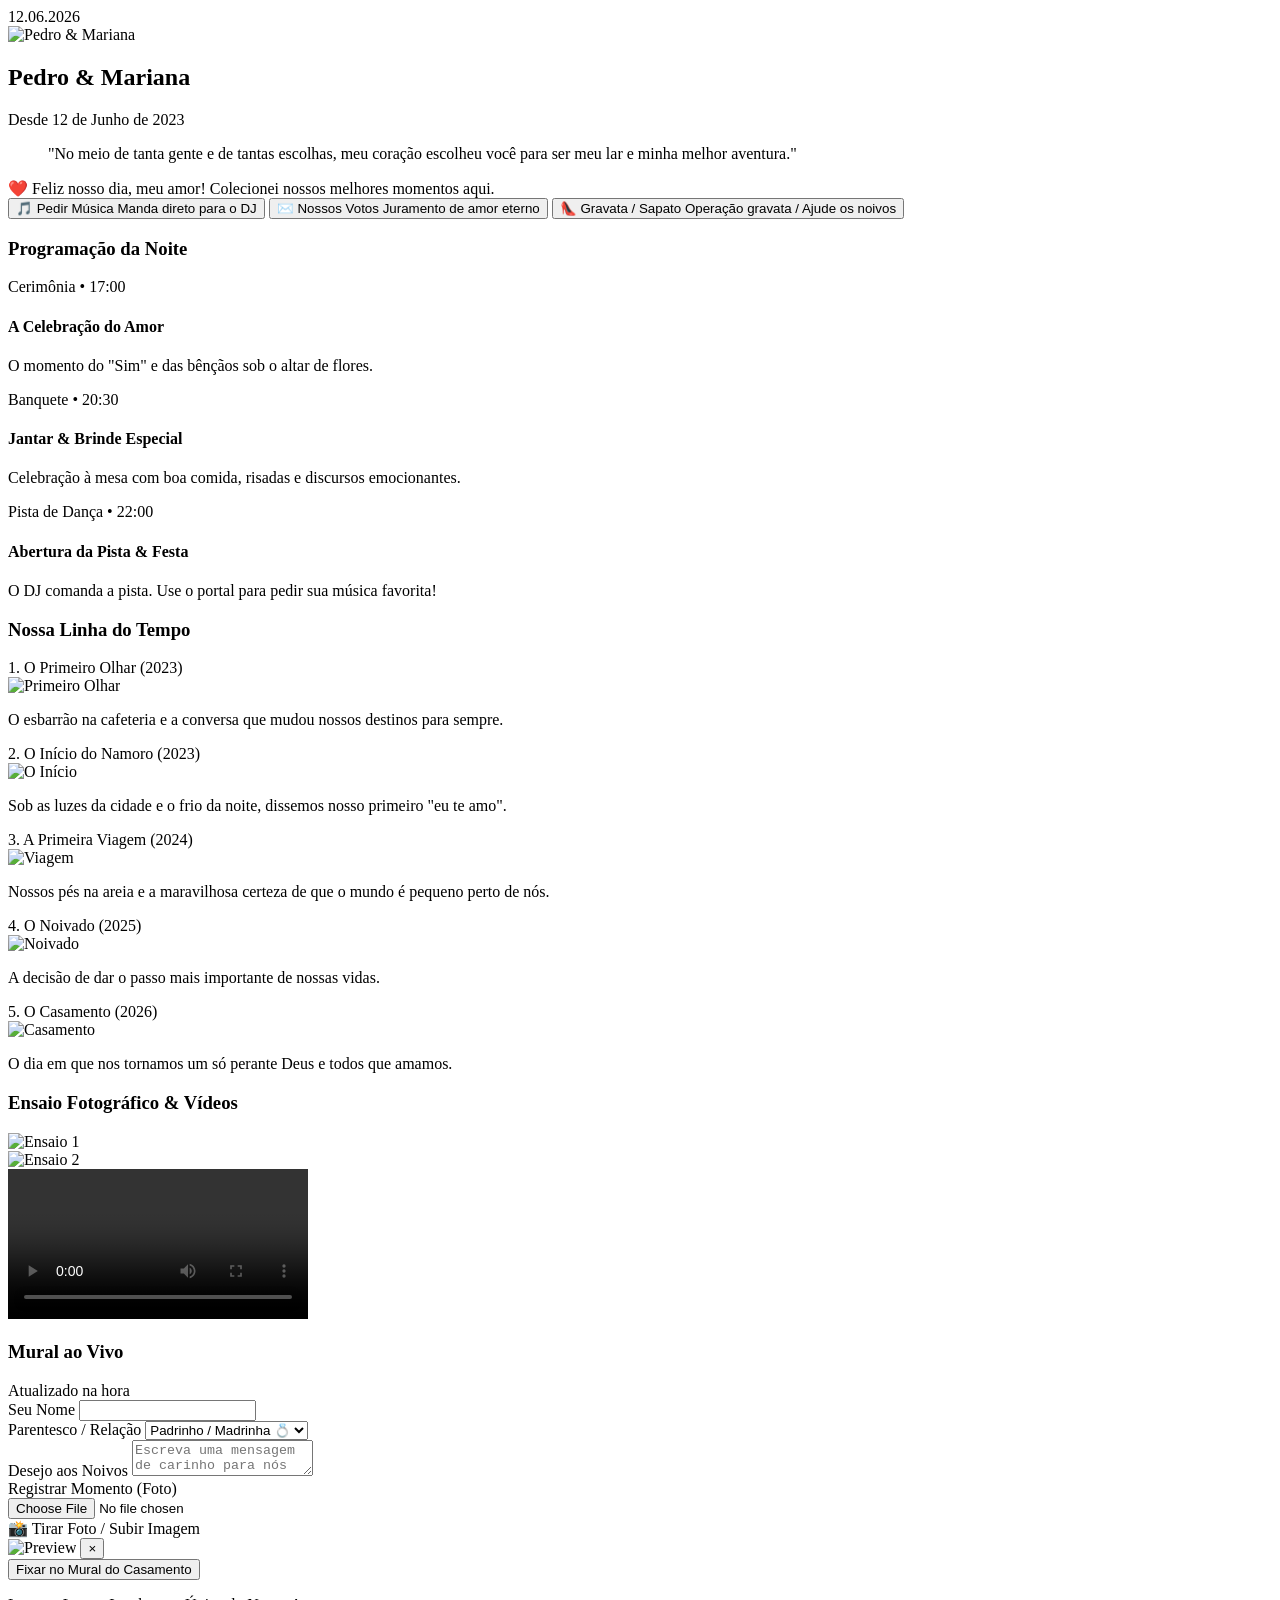
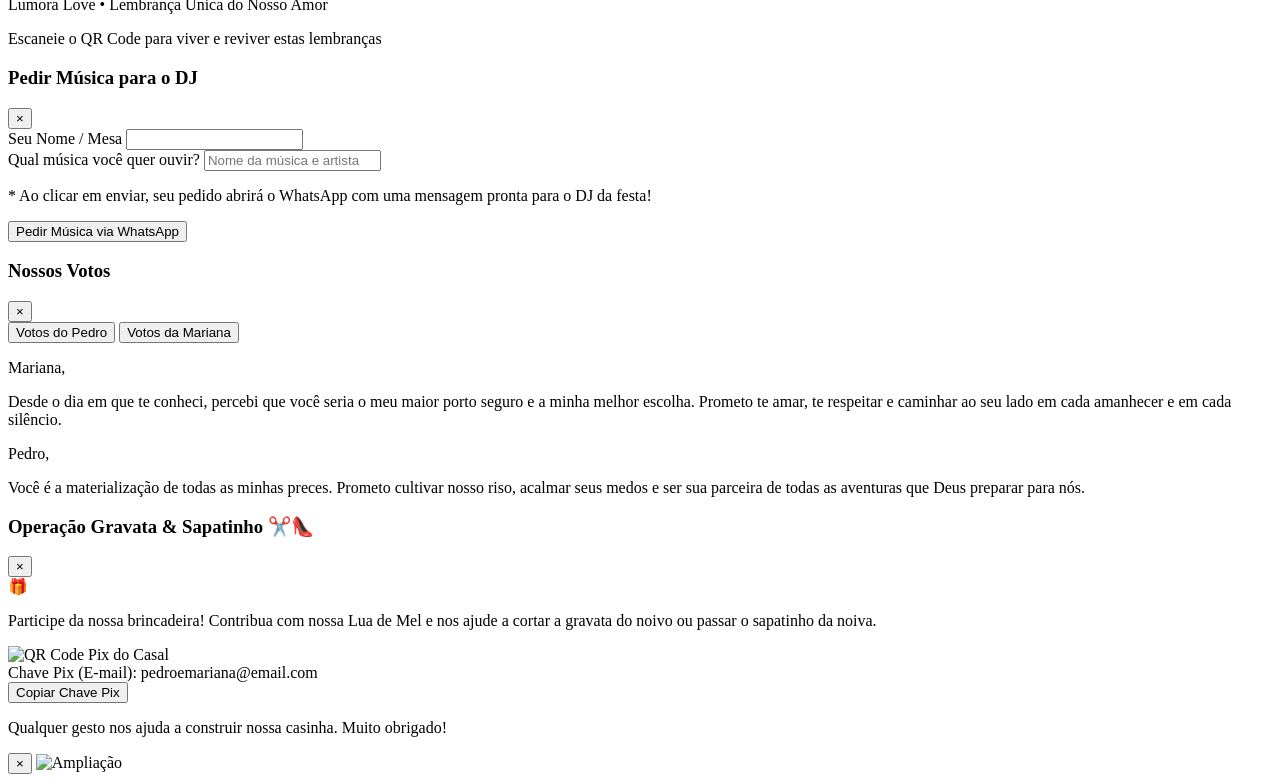
==== assets/pages/memorial.html @ 8dabc396 "estrutura html" ====
<!DOCTYPE html>
<html lang="pt-BR">
<head>
    <meta charset="UTF-8">
    <meta name="viewport" content="width=device-width, initial-scale=1.0">
    <title>Lumora Love • Pedro & Mariana</title>
    
    <!-- METATAGS DO CASAMENTO -->
    <meta name="description" content="Lumora - Eternizando o amor de Pedro & Mariana">
    <meta name="author" content="Lumora">
    <meta name="theme-color" content="#FAF4F2">
    
    <!-- METATAGS DE COMPARTILHAMENTO (WHATSAPP) -->
    <meta property="og:title" content="Casamento de Pedro & Mariana">
    <meta property="og:description" content="Acesse nosso portal, veja nossos votos e participe do nosso mural ao vivo!">
    <meta property="og:image" content="./../img/perfil.jpg">
    <meta property="og:type" content="website">
    
    <link rel="shortcut icon" href="./../img/lumora/logolumora.png" type="image/x-icon">
    
    <!-- FONTES DO GOOGLE -->
    <link rel="preconnect" href="https://fonts.googleapis.com">
    <link rel="preconnect" href="https://fonts.gstatic.com" crossorigin>
    <link href="https://fonts.googleapis.com/css2?family=Inter:wght@300;400;500;600&family=Playfair+Display:ital,wght@0,400;0,500;0,600;1,400&display=swap" rel="stylesheet">
    
    <!-- IMPORTAÇÃO DE TODAS AS FOLHAS DE ESTILO EM CSS PURO -->
    <link rel="stylesheet" href="./../css/style.css">
    <link rel="stylesheet" href="./../css/botoes.css">
    <link rel="stylesheet" href="./../css/galeria.css">
    <link rel="stylesheet" href="./../css/jornada.css">
    <link rel="stylesheet" href="./../css/lightbox.css">
    <link rel="stylesheet" href="./../css/memorial.css">
    <link rel="stylesheet" href="./../css/modais.css">
    <link rel="stylesheet" href="./../css/mural.css">
    <link rel="stylesheet" href="./../css/programacao.css">
</head>
<body class="bg-light-theme pb-28">

    <!-- PORTAL PRINCIPAL -->
    <main class="memorial-container">

        <!-- CABEÇALHO DO PORTAL -->
         <header class="memorial-header">
            <span class="memorial-date">12.06.2026</span>
            <div class="profile-frame">
                <img src="./../img/perfil.jpg" alt="Pedro & Mariana" class="profile-img">
            </div>
            <h2 class="profile-name font-serif">Pedro & Mariana</h2>
            <span class="memorial-date" style="margin-top: 4px;">Desde 12 de Junho de 2023</span>

            <!-- Frase Definidora do Casal -->
            <blockquote class="profile-quote font-serif">"No meio de tanta gente e de tantas escolhas, meu coração escolheu você para ser meu lar e minha melhor aventura."</blockquote>

            <!-- Balão de Boas-vindas -->
             <div class="welcome-badge">
                ❤️ Feliz nosso dia, meu amor! Colecionei nossos melhores momentos aqui.
             </div>
         </header>

         <!-- SEÇÃO DE BOTÕES DE AÇÃO RÁPIDA (DINÂMICA) -->
          <section class="actions-section">
            <div id="actionButtonsGrid" class="actions-grid-wedding">
                <!-- Botão 1: Pedir Música ao DJ -->
                 <button id="btnPedirMusica" class="btn-action" onclick="toggleModal('djModal', true)">
                    <span class="btn-icon">🎵</span>
                    <span class="btn-title">Pedir Música</span>
                    <span class="btn-subtitle">Manda direto para o DJ</span>
                 </button>

                <!-- Botão 2: Nossos Votos -->
                 <button id="btnVotos" class="btn-action" onclick="toggleModal('lettersModal', true)">
                    <span class="btn-icon">✉️</span>
                    <span class="btn-title">Nossos Votos</span>
                    <span class="btn-subtitle">Juramento de amor eterno</span>
                 </button>

                <!-- Botão 3: Gravata / Sapato -->
                 <button id="btnPresente" class="btn-action" onclick="toggleModal('pixModal', true)">
                    <span class="btn-icon">👠</span>
                    <span class="btn-title">Gravata / Sapato</span>
                    <span class="btn-subtitle">Operação gravata / Ajude os noivos</span>
                 </button>
            </div>
          </section>

          <!-- LINHA DO TEMPO DA PROGRAMAÇÃO DA FESTA -->
          <section class="timeline-section">
            <h3 class="section-title font-serif">Programação da Noite</h3>
            <div class="timeline-container" id="timeline-container">
                <!-- Card deslizante vertical de fundo -->
                <div id="sliding-card" class="sliding-card"></div>
                
                <!-- Momento 0: Cerimônia -->
                <div id="item-0" class="timeline-node">
                    <div class="bullet"></div>
                    <div class="node-content">
                        <span class="label-text">Cerimônia • 17:00</span>
                        <h4 class="node-title">A Celebração do Amor</h4>
                        <p class="node-desc">O momento do "Sim" e das bênçãos sob o altar de flores.</p>
                    </div>
                </div>

                <!-- Momento 1: Jantar -->
                <div id="item-1" class="timeline-node">
                    <div class="bullet"></div>
                    <div class="node-content">
                        <span class="label-text">Banquete • 20:30</span>
                        <h4 class="node-title">Jantar & Brinde Especial</h4>
                        <p class="node-desc">Celebração à mesa com boa comida, risadas e discursos emocionantes.</p>
                    </div>
                </div>

                <!-- Momento 2: Pista de Dança -->
                <div id="item-2" class="timeline-node">
                    <div class="bullet"></div>
                    <div class="node-content">
                        <span class="label-text">Pista de Dança • 22:00</span>
                        <h4 class="node-title">Abertura da Pista & Festa</h4>
                        <p class="node-desc">O DJ comanda a pista. Use o portal para pedir sua música favorita!</p>
                    </div>
                </div>
            </div>
          </section>

           <!-- A JORNADA DO CASAL (5 MOMENTOS HISTÓRICOS) -->
            <section class="journey-section">
                <h3 class="section-title font-serif">Nossa Linha do Tempo</h3>
                <div class="journey-timeline">
                    <!-- Momento 1 -->
                     <div class="journey-node">
                        <div class="journey-bullet"></div>
                            <span class="journey-label">1. O Primeiro Olhar (2023)</span>
                            <div class="journey-card">
                                <img src="./../img/momentos/m1.jpg" alt="Primeiro Olhar" class="journey-img" onclick="openLightbox(this.src)">
                                <p class="journey-text">O esbarrão na cafeteria e a conversa que mudou nossos destinos para sempre.</p>
                            </div>
                     </div>
                     <!-- Momento 2 -->
                     <div class="journey-node">
                        <div class="journey-bullet"></div>
                            <span class="journey-label">2. O Início do Namoro (2023)</span>
                            <div class="journey-card">
                                <img src="./../img/momentos/m2.jpg" alt="O Início" class="journey-img" onclick="openLightbox(this.src)">
                                <p class="journey-text">Sob as luzes da cidade e o frio da noite, dissemos nosso primeiro "eu te amo".</p>
                            </div>
                     </div>
                     <!-- Momento 3 -->
                     <div class="journey-node">
                        <div class="journey-bullet"></div>
                            <span class="journey-label">3. A Primeira Viagem (2024)</span>
                            <div class="journey-card">
                                <img src="./../img/momentos/m3.jpg" alt="Viagem" class="journey-img" onclick="openLightbox(this.src)">
                                <p class="journey-text">Nossos pés na areia e a maravilhosa certeza de que o mundo é pequeno perto de nós.</p>
                            </div>
                     </div>
                     <!-- Momento 4 -->
                     <div class="journey-node">
                        <div class="journey-bullet"></div>
                            <span class="journey-label">4. O Noivado (2025)</span>
                            <div class="journey-card">
                                <img src="./../img/momentos/m4.jpg" alt="Noivado" class="journey-img" onclick="openLightbox(this.src)">
                                <p class="journey-text">A decisão de dar o passo mais importante de nossas vidas.</p>
                            </div>
                     </div>
                     <!-- Momento 5 -->
                     <div class="journey-node">
                        <div class="journey-bullet"></div>
                            <span class="journey-label">5. O Casamento (2026)</span>
                            <div class="journey-card">
                                <img src="./../img/momentos/m5.jpg" alt="Casamento" class="journey-img" onclick="openLightbox(this.src)">
                                <p class="journey-text">O dia em que nos tornamos um só perante Deus e todos que amamos.</p>
                            </div>
                     </div>
                </div>
            </section>

            <!-- ENSAIO FOTOGRÁFICO PRÉ-CASAMENTO -->
            <section class="gallery-section">
                <h3 class="section-title font-serif">Ensaio Fotográfico & Vídeos</h3>
                    <div class="gallery-grid">
                        <div class="gallery-item">
                            <img src="./../img/ensaio/e1.jpg" alt="Ensaio 1" onclick="openLightbox(this.src)">
                        </div>
                        <div class="gallery-item">
                            <img src="./../img/ensaio/e2.png" alt="Ensaio 2" onclick="openLightbox(this.src)">
                        </div>
                    </div>
                    <div class="video-gallery-wrapper">
                        <video id="ensaioVideo" class="gallery-video" controls preload="metadata">
                            <source src="./../video/Video Project.mp4" type="video/mp4">
                        </video>
                    </div>
            </section>

            <!-- MURAL DE HOMENAGENS AO VIVO (FIREBASE REAL TIME) -->
             <section class="mural-section">
                <div class="mural-header">
                    <h3 class="mural-title font-serif">
                        <span class="live-indicator">
                            <span class="live-ping"></span>
                            <span class="live-dot"></span>
                        </span>
                        Mural ao Vivo
                    </h3>
                    <span class="mural-status">Atualizado na hora</span>
                </div>

                <!-- FORMULARIO DE ENVIO IMEDIATO -->
                 <div class="form-container glow-rose">
                    <form onsubmit="handleLiveSubmit(event)" class="mural-form">
                        <div class="form-row">
                            <div class="form-group">
                                <label class="form-label">Seu Nome</label>
                                <input type="text" id="form_name" required class="input-field">
                            </div>
                            <div class="form-group">
                                <label class="form-label">Parentesco / Relação</label>
                                <select id="form_relation" class="select-field">
                                    <option value="Padrinho">Padrinho / Madrinha 💍</option>
                                    <option value="Família">Família ❤️</option>
                                    <option value="Amigo(a)">Amigo(a) ✨</option>
                                    <option value="Colega">Colega 🤝</option>
                                    <option value="Outro">Outro 🌟</option>
                                </select>
                            </div>
                        </div>
                       <div class="form-group">
                            <label class="form-label">Desejo aos Noivos</label>
                            <textarea id="form_text" rows="2" class="textarea-field" placeholder="Escreva uma mensagem de carinho para nós na hora da festa..."></textarea>
                        </div>
                        <div class="form-group">
                            <label class="form-label">Registrar Momento (Foto)</label>
                            <div class="file-uploader">
                                <input type="file" id="form_photo" accept="image/*" class="file-input" onchange="previewImage(event)">
                                <div id="photo_placeholder" class="file-placeholder">
                                    <span>📸</span>
                                    <span>Tirar Foto / Subir Imagem</span>
                                </div>
                            </div>
                            <div id="preview_container" class="preview-container hidden">
                                <img id="image_preview" src="" class="preview-img" alt="Preview">
                                <button type="button" class="btn-remove-photo" onclick="removePreview()">&times;</button>
                            </div>
                        </div>

                        <button type="submit" class="btn-submit uppercase tracking-wide">
                            Fixar no Mural do Casamento
                        </button>
                    </form>
                </div>
            
            <!-- Feed de Mensagens Dinâmico em Tempo Real -->
            <div id="muralFeed" class="mural-feed">
                <!-- As mensagens enviadas são injetadas em tempo real pelo Firebase -->
            </div>
        </section>

        <!-- RODAPÉ -->
        <footer class="memorial-footer">
            <p>Lumora Love • Lembrança Única do Nosso Amor</p>
            <p class="discreet-text">Escaneie o QR Code para viver e reviver estas lembranças</p>
        </footer>
        
    </main>

    <!-- MODAL 1: PEDIR MÚSICA AO DJ -->
    <div id="djModal" class="modal-overlay hidden">
        <div class="modal-box">
            <div class="modal-header">
                <h3 class="modal-title font-serif">Pedir Música para o DJ</h3>
                <button class="btn-close" onclick="toggleModal('djModal', false)">&times;</button>
            </div>
            <form onsubmit="sendSongToDJ(event)" class="modal-form">
                <div class="form-group">
                    <label class="form-label">Seu Nome / Mesa</label>
                    <input type="text" id="dj_guest" required class="input-field dark-field">
                </div>
                <div class="form-group">
                    <label class="form-label">Qual música você quer ouvir?</label>
                    <input type="text" id="dj_song" required placeholder="Nome da música e artista" class="input-field dark-field">
                </div>
                <p class="modal-disclaimer">
                    * Ao clicar em enviar, seu pedido abrirá o WhatsApp com uma mensagem pronta para o DJ da festa!
                </p>
                <button type="submit" class="btn-submit-modal uppercase tracking-wide">
                    Pedir Música via WhatsApp
                </button>
            </form>
        </div>
    </div>

    <!-- MODAL 2: NOSSOS VOTOS (SUBSTITUINDO "MINHAS CARTAS") -->
    <div id="lettersModal" class="modal-overlay hidden">
        <div class="modal-box">
            <div class="modal-header">
                <h3 class="modal-title font-serif">Nossos Votos</h3>
                <button class="btn-close" onclick="toggleModal('lettersModal', false)">&times;</button>
            </div>
            
            <!-- Alternador de Abas dos Votos -->
            <div class="tabs-navigation">
                <button id="tab-c1" onclick="switchLetter(1)" class="tab-btn active">Votos do Pedro</button>
                <button id="tab-c2" onclick="switchLetter(2)" class="tab-btn">Votos da Mariana</button>
            </div>

            <!-- Conteúdo dos Votos -->
            <div class="modal-body-content">
                <!-- Votos do Pedro -->
                <div id="letter-content-1" class="letter-text">
                    <p class="votos-narrador font-serif">Mariana,</p>
                    <p class="votos-paragrafo">Desde o dia em que te conheci, percebi que você seria o meu maior porto seguro e a minha melhor escolha. Prometo te amar, te respeitar e caminhar ao seu lado em cada amanhecer e em cada silêncio.</p>
                </div>

                <!-- Votos da Mariana -->
                <div id="letter-content-2" class="letter-text hidden">
                    <p class="votos-narrador font-serif">Pedro,</p>
                    <p class="votos-paragrafo">Você é a materialização de todas as minhas preces. Prometo cultivar nosso riso, acalmar seus medos e ser sua parceira de todas as aventuras que Deus preparar para nós.</p>
                </div>
            </div>
        </div>
    </div>

    <!-- MODAL 3: GRAVATA & SAPATINHO -->
    <div id="pixModal" class="modal-overlay hidden">
        <div class="modal-box text-center">
            <div class="modal-header">
                <h3 class="modal-title font-serif">Operação Gravata & Sapatinho ✂️👠</h3>
                <button class="btn-close" onclick="toggleModal('pixModal', false)">&times;</button>
            </div>
            <div class="pix-body">
                <span class="pix-icon">🎁</span>
                <p class="pix-desc">Participe da nossa brincadeira! Contribua com nossa Lua de Mel e nos ajude a cortar a gravata do noivo ou passar o sapatinho da noiva.</p>
                
                <div class="pix-qr-wrapper">
                    <img src="https://api.qrserver.com/v1/create-qr-code/?size=150x150&data=pedroemariana@email.com" alt="QR Code Pix do Casal" class="pix-qr-img">
                </div>
                
                <div class="pix-key-container">
                    <span class="pix-key-title">Chave Pix (E-mail):</span>
                    <span id="pixKeyValue" class="pix-key-value">pedroemariana@email.com</span>
                </div>
                
                <button id="btnCopyPix" onclick="copyPixKey()" class="btn-copy-pix">
                    Copiar Chave Pix
                </button>
                
                <p class="pix-disclaimer">Qualquer gesto nos ajuda a construir nossa casinha. Muito obrigado!</p>
            </div>
        </div>
    </div>

    <!-- LIGHTBOX (VISUALIZADOR UNIVERSAL DE IMAGENS EM TELA CHEIA) -->
    <div id="lightbox" class="lightbox-overlay hidden" onclick="closeLightbox()">
        <button class="btn-close-lightbox">&times;</button>
        <img id="lightboxImg" class="lightbox-img" src="" alt="Ampliação">
    </div>

    <!-- CENTRALIZADOR DE COMPORTAMENTO DO JAVASCRIPT MODULAR (IMPORTANTÍSSIMO: type="module") -->
    <script type="module" src="./../js/main.js"></script>

</body>
</html>
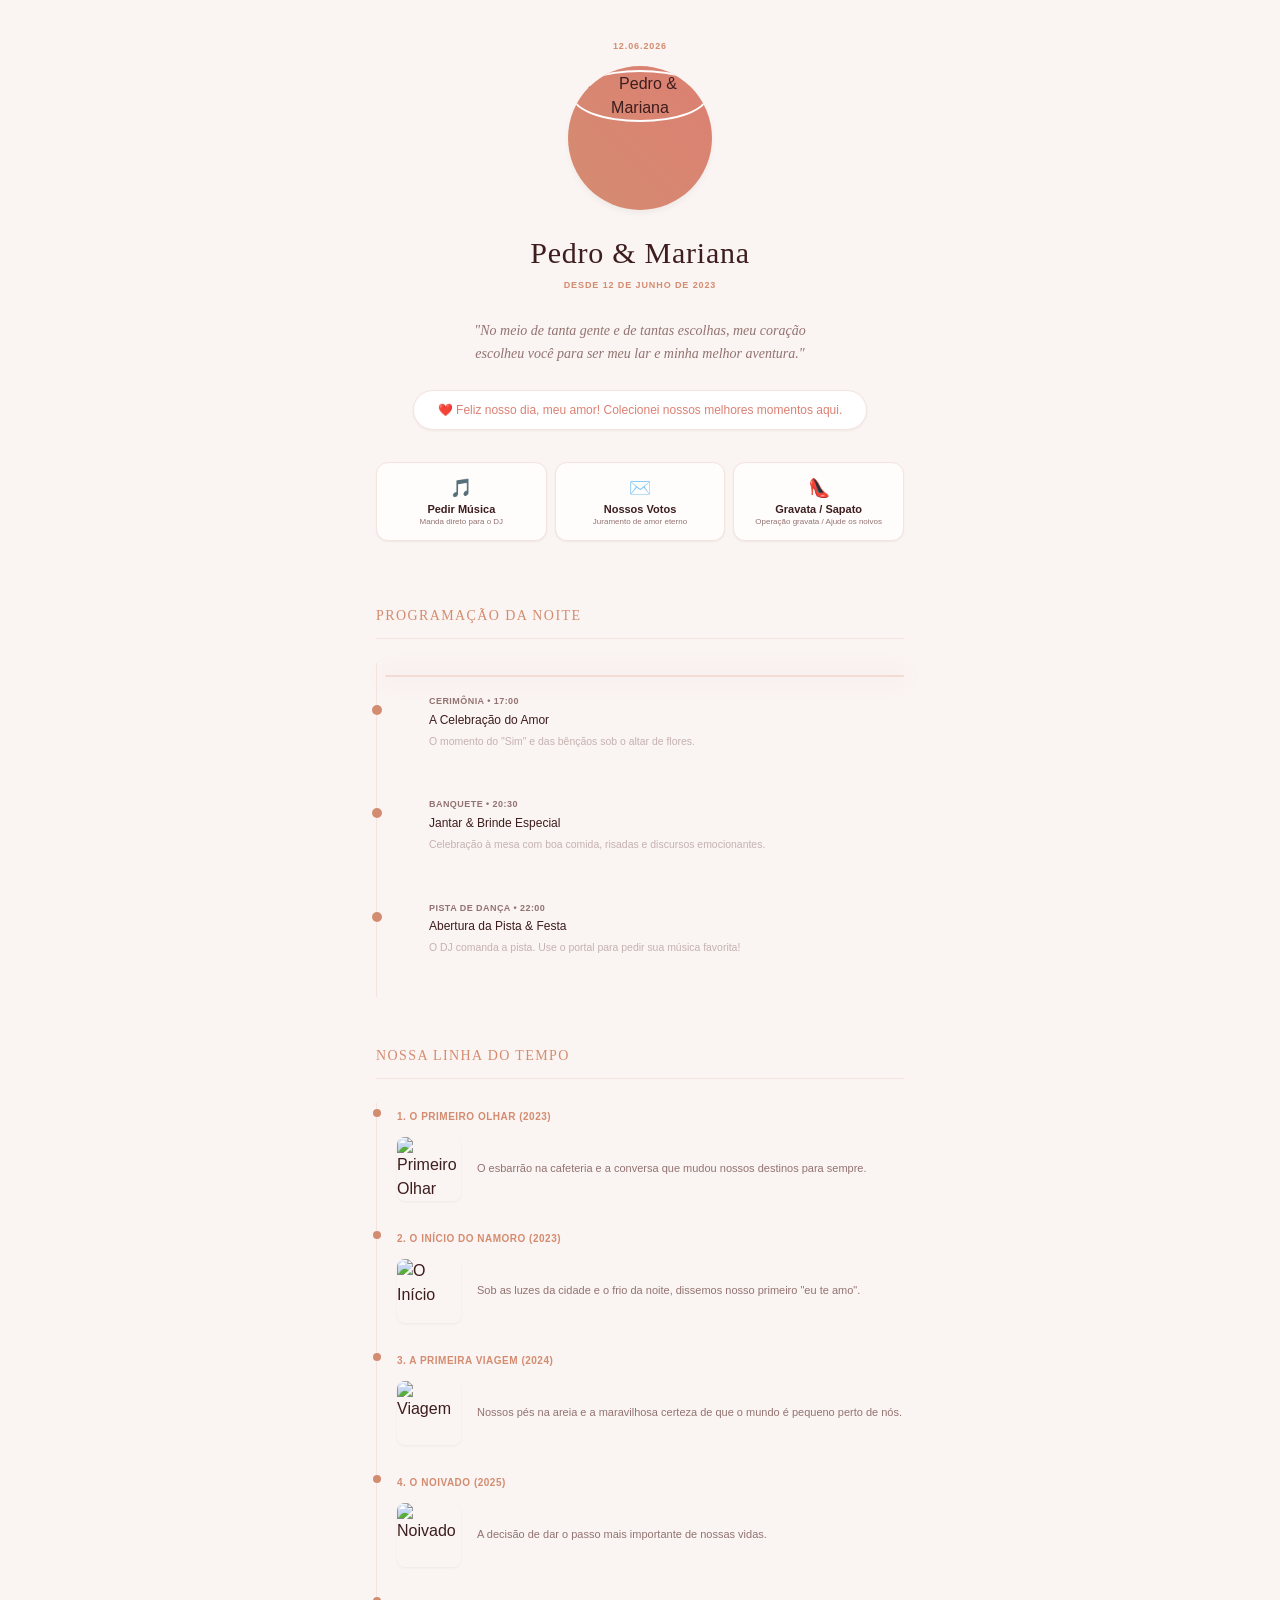
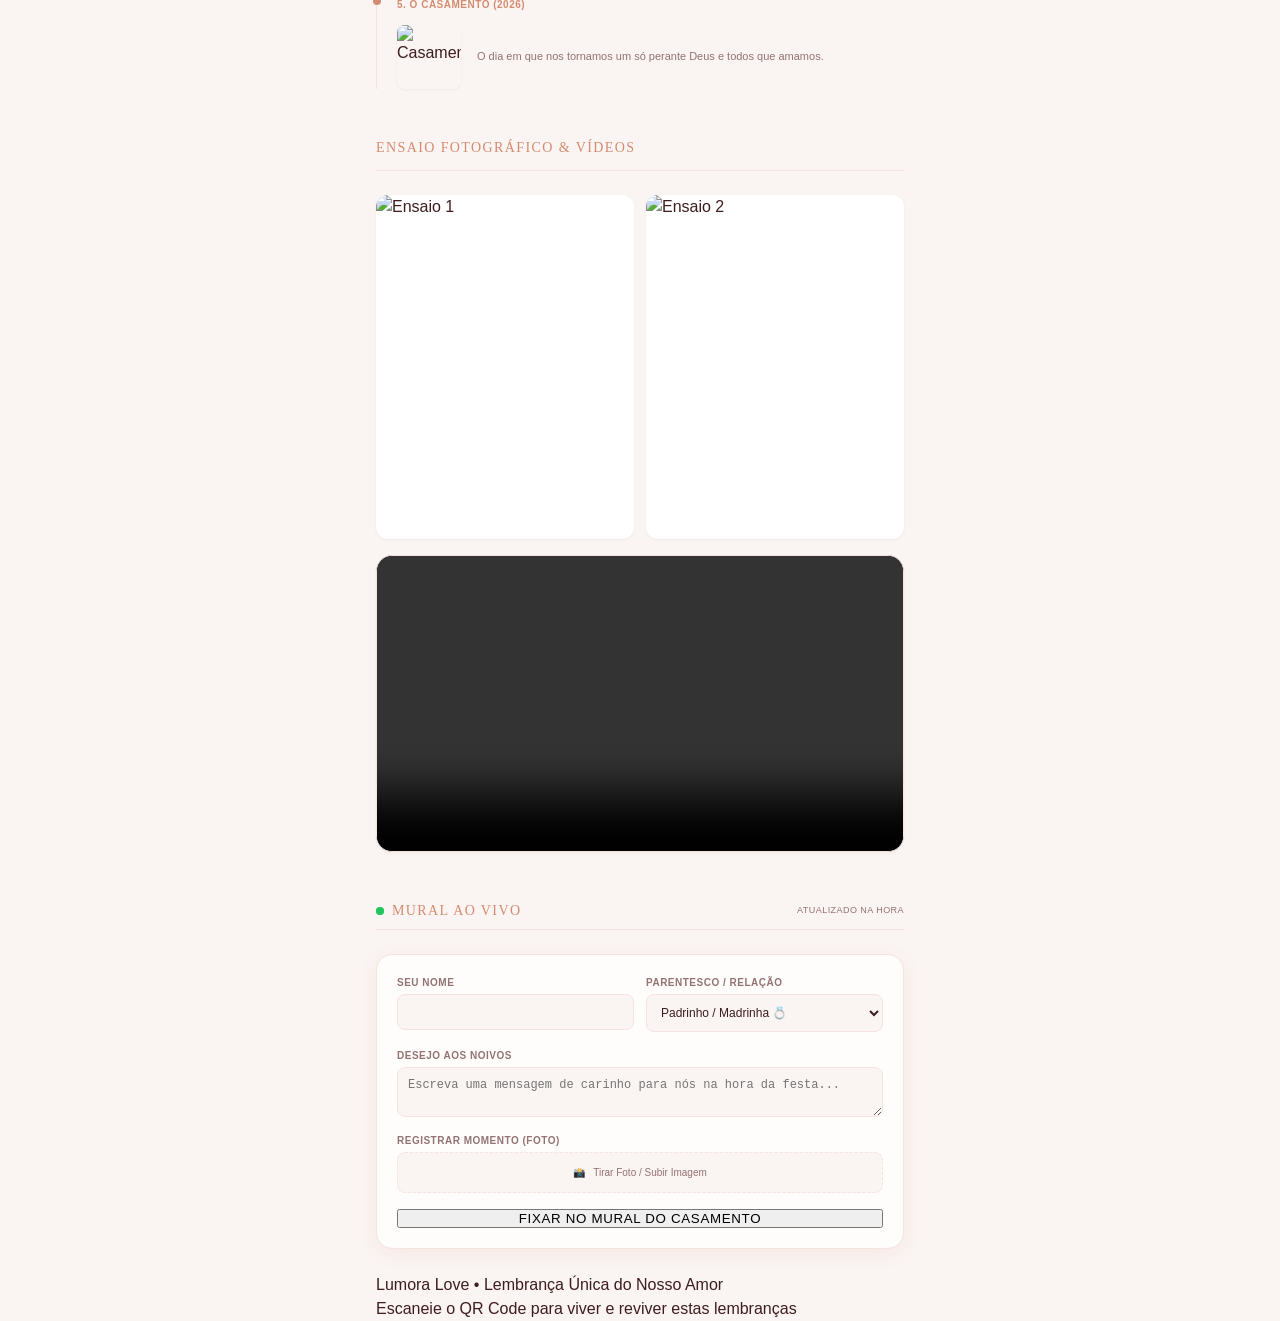
==== commit 4c32ae80: "JS Completo" ====
--- a/assets/pages/memorial.html
+++ b/assets/pages/memorial.html
@@ -4,26 +4,17 @@
     <meta charset="UTF-8">
     <meta name="viewport" content="width=device-width, initial-scale=1.0">
     <title>Lumora Love • Pedro & Mariana</title>
-    
-    <!-- METATAGS DO CASAMENTO -->
     <meta name="description" content="Lumora - Eternizando o amor de Pedro & Mariana">
     <meta name="author" content="Lumora">
     <meta name="theme-color" content="#FAF4F2">
-    
-    <!-- METATAGS DE COMPARTILHAMENTO (WHATSAPP) -->
     <meta property="og:title" content="Casamento de Pedro & Mariana">
     <meta property="og:description" content="Acesse nosso portal, veja nossos votos e participe do nosso mural ao vivo!">
     <meta property="og:image" content="./../img/perfil.jpg">
     <meta property="og:type" content="website">
-    
     <link rel="shortcut icon" href="./../img/lumora/logolumora.png" type="image/x-icon">
-    
-    <!-- FONTES DO GOOGLE -->
     <link rel="preconnect" href="https://fonts.googleapis.com">
     <link rel="preconnect" href="https://fonts.gstatic.com" crossorigin>
     <link href="https://fonts.googleapis.com/css2?family=Inter:wght@300;400;500;600&family=Playfair+Display:ital,wght@0,400;0,500;0,600;1,400&display=swap" rel="stylesheet">
-    
-    <!-- IMPORTAÇÃO DE TODAS AS FOLHAS DE ESTILO EM CSS PURO -->
     <link rel="stylesheet" href="./../css/style.css">
     <link rel="stylesheet" href="./../css/botoes.css">
     <link rel="stylesheet" href="./../css/galeria.css">
--- a/assets/css/style.css
+++ b/assets/css/style.css
@@ -0,0 +1,69 @@
+/* ==========================================================================
+   1. VARIÁVEIS DO DESIGN SYSTEM (LUMORA LOVE - TEMA CLARO ORIGINAL) [1]
+   ========================================================================== */
+:root {
+    /* Paleta de Cores Românticas Claras [1] */
+    --color-bg: #FAF4F2;           /* Off-white Rosado Suave (Fundo) */
+    --color-card: #FFFDFC;         /* Pérola (Cards e Modais) */
+    --color-border: #F4E3DF;       /* Divisor Rosé Macio */
+    --color-text-dark: #3D1D1D;    /* Vinho Escuro Burgundy (Texto Principal) */
+    --color-text-muted: #927371;   /* Rosé Acinzentado (Subtítulos e Secundários) */
+    --color-rose-gold: #D48C70;    /* Rose Gold Quente (Destaques) */
+    --color-blush: #DC8073;        /* Blush Romântico (Botões e Destaques Ativos) */
+    --color-blush-hover: #C66C5F;  /* Blush Escurecido (Hover) */
+    --color-white: #FFFFFF;        /* Branco Puro */
+    
+    /* Configurações Tipográficas */
+    --font-serif: 'Playfair Display', serif;
+    --font-sans: 'Inter', sans-serif;
+}
+
+/* ==========================================================================
+   2. RESET GERAL E PROPRIEDADES NATIVAS DO NAVEGADOR
+   ========================================================================== */
+* {
+    margin: 0;
+    padding: 0;
+    box-sizing: border-box;
+}
+
+body {
+    background-color: var(--color-bg);
+    color: var(--color-text-dark);
+    font-family: var(--font-sans);
+    line-height: 1.5;
+    -webkit-font-smoothing: antialiased;
+}
+
+/* Classes utilitárias fundamentais */
+.bg-light-theme {
+    background-color: var(--color-bg);
+}
+
+.font-serif {
+    font-family: var(--font-serif);
+}
+
+.uppercase {
+    text-transform: uppercase;
+}
+
+.tracking-wide {
+    letter-spacing: 0.05em;
+}
+
+.hidden {
+    display: none !important;
+}
+
+/* Efeito de brilho rosa sutil para cards decorativos */
+.glow-rose {
+    box-shadow: 0 4px 20px -2px rgba(220, 128, 115, 0.12);
+}
+
+/* Efeito de entrada suave nas telas */
+.fade-out {
+    opacity: 0;
+    pointer-events: none;
+    transition: opacity 0.8s ease-in-out;
+}
--- a/assets/css/botoes.css
+++ b/assets/css/botoes.css
@@ -0,0 +1,79 @@
+/* ==========================================================================
+   ESTILOS DE BOTÕES E GRID DE AÇÃO (botoes.css) [1]
+   ========================================================================== */
+
+/* Botão principal de entrada (Usado na página de Boas-vindas) */
+.btn-primary {
+    display: inline-block;
+    padding: 0.75rem 2rem;
+    background-color: var(--color-rose-gold);
+    color: var(--color-white);
+    border: none;
+    border-radius: 9999px;
+    font-size: 0.75rem;
+    font-weight: 600;
+    text-decoration: none;
+    text-align: center;
+    cursor: pointer;
+    box-shadow: 0 4px 6px -1px rgba(0, 0, 0, 0.05);
+    transition: background-color 0.3s ease;
+}
+
+.btn-primary:hover {
+    background-color: var(--color-text-dark);
+}
+
+/* Margem superior do bloco de botões de ação */
+.actions-section {
+    margin-top: 2rem;
+}
+
+/* Grade de 3 colunas para casamentos (Se auto-ajusta no JS se algum botão sumir) */
+.actions-grid-wedding {
+    display: grid;
+    grid-template-columns: repeat(3, minmax(0, 1fr));
+    gap: 0.5rem;
+    transition: all 0.5s ease;
+}
+
+/* Botão de ação (Música, Votos e Sapato) */
+.btn-action {
+    display: flex;
+    flex-direction: column;
+    align-items: center;
+    justify-content: center;
+    padding: 0.875rem 0.5rem;
+    background-color: var(--color-card);
+    border: 1px solid var(--color-border);
+    border-radius: 0.75rem;
+    text-decoration: none;
+    text-align: center;
+    cursor: pointer;
+    box-shadow: 0 1px 2px rgba(0, 0, 0, 0.05);
+    transition: border-color 0.3s ease, transform 0.2s ease;
+}
+
+.btn-action:hover {
+    border-color: var(--color-rose-gold);
+}
+
+/* Icone emoji do botão de ação */
+.btn-icon {
+    font-size: 1.125rem;
+}
+
+/* Título principal da ação */
+.btn-title {
+    font-size: 0.6875rem;
+    font-weight: 700;
+    color: var(--color-text-dark);
+    margin-top: 0.25rem;
+}
+
+/* Subtítulo discreto da ação */
+.btn-subtitle {
+    font-size: 0.5rem;
+    color: var(--color-text-muted);
+    margin-top: 0.125rem;
+    line-height: 1.2;
+}
--- a/assets/css/galeria.css
+++ b/assets/css/galeria.css
@@ -0,0 +1,53 @@
+/* ==========================================================================
+   GRADE DE FOTOS E VIDEOS DO ENSAIO (galeria.css) [1]
+   ========================================================================== */
+.gallery-section {
+    margin-top: 3rem;
+}
+
+/* Grid de duas colunas para fotos do ensaio */
+.gallery-grid {
+    display: grid;
+    grid-template-columns: repeat(2, minmax(0, 1fr));
+    gap: 0.75rem;
+    margin-bottom: 1rem;
+}
+
+/* Proporção 3:4 que deixa as fotos de retrato elegantes */
+.gallery-item {
+    aspect-ratio: 3 / 4;
+    background-color: var(--color-white);
+    overflow: hidden;
+    border-radius: 0.75rem;
+    box-shadow: 0 1px 3px rgba(0, 0, 0, 0.05);
+    cursor: pointer;
+    transition: opacity 0.2s ease;
+}
+
+.gallery-item:hover {
+    opacity: 0.95;
+}
+
+.gallery-item img {
+    width: 100%;
+    height: 100%;
+    object-fit: cover;
+}
+
+/* Envoltório do player de vídeo */
+.video-gallery-wrapper {
+    position: relative;
+    aspect-ratio: 16 / 9;
+    width: 100%;
+    background-color: #000;
+    border-radius: 1rem;
+    overflow: hidden;
+    border: 1px solid var(--color-border);
+    box-shadow: 0 1px 3px rgba(0, 0, 0, 0.05);
+}
+
+.gallery-video {
+    width: 100%;
+    height: 100%;
+    object-fit: cover;
+}
--- a/assets/css/jornada.css
+++ b/assets/css/jornada.css
@@ -0,0 +1,67 @@
+/* ==========================================================================
+   ESTILOS DE HISTÓRICO DE MOMENTOS (jornada.css) [1]
+   ========================================================================== */
+.journey-section {
+    margin-top: 3rem;
+}
+
+/* Envoltório da jornada vertical */
+.journey-timeline {
+    display: flex;
+    flex-direction: column;
+    gap: 1.5rem;
+    padding-left: 1.25rem;
+    border-left: 1px solid var(--color-border);
+}
+
+.journey-node {
+    position: relative;
+}
+
+/* Marcador da jornada */
+.journey-bullet {
+    position: absolute;
+    left: -24.5px;
+    top: 0.375rem;
+    width: 0.5rem;
+    height: 0.5rem;
+    border-radius: 50%;
+    background-color: var(--color-rose-gold);
+}
+
+.journey-label {
+    font-size: 0.625rem;
+    font-weight: 600;
+    letter-spacing: 0.05em;
+    text-transform: uppercase;
+    color: var(--color-rose-gold);
+}
+
+/* Card compacto contendo foto e texto explicativo */
+.journey-card {
+    margin-top: 0.625rem;
+    display: flex;
+    gap: 1rem;
+    align-items: center;
+}
+
+/* Foto redonda clicável */
+.journey-img {
+    width: 4rem;
+    height: 4rem;
+    object-fit: cover;
+    border-radius: 0.5rem;
+    box-shadow: 0 1px 3px rgba(0, 0, 0, 0.05);
+    cursor: pointer;
+    transition: opacity 0.2s ease;
+}
+
+.journey-img:hover {
+    opacity: 0.9;
+}
+
+.journey-text {
+    font-size: 0.6875rem;
+    color: var(--color-text-muted);
+    line-height: 1.625;
+}
--- a/assets/css/memorial.css
+++ b/assets/css/memorial.css
@@ -0,0 +1,83 @@
+/* ==========================================================================
+   ESTRUTURA GERAL DO PORTAL E CABEÇALHO (memorial.css) [1]
+   ========================================================================== */
+
+/* Limita a largura máxima no desktop para focar na melhor experiência mobile */
+.memorial-container {
+    max-width: 576px; /* Equivalente ao max-w-xl */
+    margin: 0 auto;
+    padding: 2.5rem 1.5rem 0 1.5rem;
+}
+
+/* Centralizador de conteúdos do topo */
+.memorial-header {
+    display: flex;
+    flex-direction: column;
+    align-items: center;
+    text-align: center;
+}
+
+/* Data do evento de forma discreta */
+.memorial-date {
+    font-size: 0.5625rem;
+    font-weight: 700;
+    letter-spacing: 0.1em;
+    text-transform: uppercase;
+    color: var(--color-rose-gold);
+    margin-bottom: 0.75rem;
+}
+
+/* Moldura circular da foto de perfil com o gradiente de transição */
+.profile-frame {
+    position: relative;
+    width: 9rem;
+    height: 9rem;
+    border-radius: 50%;
+    overflow: hidden;
+    padding: 0.25rem;
+    background: linear-gradient(to top right, var(--color-rose-gold), var(--color-blush));
+    box-shadow: 0 4px 6px -1px rgba(0, 0, 0, 0.05);
+    margin-bottom: 1.25rem;
+}
+
+/* Foto do casal arredondada por dentro */
+.profile-img {
+    width: 100%;
+    height: 100%;
+    object-fit: cover;
+    border-radius: 50%;
+    border: 2px solid var(--color-white);
+}
+
+/* Nome em fonte Serifada elegante */
+.profile-name {
+    font-size: 1.875rem;
+    font-weight: 400;
+    letter-spacing: 0.025em;
+    color: var(--color-text-dark);
+}
+
+/* Frase ou citação definidora */
+.profile-quote {
+    font-family: var(--font-serif);
+    font-style: italic;
+    font-size: 0.875rem;
+    color: var(--color-text-muted);
+    line-height: 1.625;
+    max-width: 24rem;
+    margin-top: 1rem;
+    padding: 0 1.5rem;
+}
+
+/* Balãozinho / Badge de boas-vindas arredondado */
+.welcome-badge {
+    margin-top: 1.5rem;
+    background-color: var(--color-white);
+    border: 1px solid var(--color-border);
+    padding: 0.625rem 1.5rem;
+    border-radius: 9999px;
+    font-size: 0.75rem;
+    font-weight: 500;
+    color: var(--color-blush);
+    box-shadow: 0 1px 3px rgba(0, 0, 0, 0.05);
+}
--- a/assets/css/modais.css
+++ b/assets/css/modais.css
@@ -0,0 +1,217 @@
+/* ==========================================================================
+   ESTILOS DE JANELAS POPUP, ABAS E OPERAÇÃO PIX (modais.css) [1]
+   ========================================================================== */
+.modal-overlay {
+    position: fixed;
+    inset: 0;
+    background-color: rgba(0, 0, 0, 0.4);
+    backdrop-filter: blur(4px);
+    z-index: 50;
+    display: flex;
+    align-items: center;
+    justify-content: center;
+    padding: 1rem;
+}
+
+.modal-box {
+    background-color: var(--color-card);
+    width: 100%;
+    max-width: 28rem;
+    border-radius: 1rem;
+    padding: 1.5rem;
+    box-shadow: 0 20px 25px -5px rgba(0, 0, 0, 0.1);
+    border: 1px solid var(--color-border);
+}
+
+.modal-header {
+    display: flex;
+    justify-content: space-between;
+    align-items: start;
+    margin-bottom: 1rem;
+}
+
+.modal-title {
+    font-size: 1.125rem;
+    color: var(--color-text-dark);
+}
+
+.btn-close {
+    background: none;
+    border: none;
+    color: var(--color-text-muted);
+    font-size: 1.5rem;
+    cursor: pointer;
+    line-height: 1;
+}
+
+.btn-close:hover {
+    color: var(--color-text-dark);
+}
+
+.modal-form {
+    display: flex;
+    flex-direction: column;
+    gap: 1rem;
+}
+
+.dark-field {
+    background-color: var(--color-bg);
+}
+
+.modal-disclaimer {
+    font-size: 0.5625rem;
+    color: var(--color-text-muted);
+    line-height: 1.625;
+    font-style: italic;
+}
+
+.btn-submit-modal {
+    width: 100%;
+    padding: 0.75rem 0;
+    background-color: var(--color-blush);
+    color: var(--color-white);
+    border: none;
+    border-radius: 0.5rem;
+    font-size: 0.75rem;
+    font-weight: 600;
+    cursor: pointer;
+    transition: background-color 0.2s ease;
+}
+
+.btn-submit-modal:hover {
+    background-color: var(--color-blush-hover);
+}
+
+/* NAVEGAÇÃO DE SELEÇÃO DOS VOTOS DO CASAL */
+.tabs-navigation {
+    display: flex;
+    gap: 0.5rem;
+    overflow-x: auto;
+    padding-bottom: 0.5rem;
+    border-bottom: 1px solid var(--color-border);
+    margin-bottom: 1rem;
+}
+
+.tab-btn {
+    padding: 0.25rem 0.75rem;
+    background-color: var(--color-white);
+    color: var(--color-text-muted);
+    font-size: 0.75rem;
+    font-weight: 600;
+    border: 1px solid var(--color-border);
+    border-radius: 9999px;
+    cursor: pointer;
+    white-space: nowrap;
+    transition: all 0.3s ease;
+}
+
+.tab-btn.active {
+    border-color: var(--color-blush);
+    color: var(--color-blush);
+}
+
+.votos-narrador {
+    font-style: italic;
+    font-weight: 600;
+    font-size: 0.875rem;
+    color: var(--color-blush);
+    margin-bottom: 0.5rem;
+}
+
+.votos-paragrafo {
+    font-size: 0.75rem;
+    color: var(--color-text-dark);
+    line-height: 1.625;
+    font-weight: 300;
+}
+
+/* OPERAÇÃO PIX / GRAVATA E SAPATO [1] */
+.pix-body {
+    display: flex;
+    flex-direction: column;
+    align-items: center;
+    gap: 0.75rem;
+}
+
+.pix-icon {
+    font-size: 2.25rem;
+}
+
+.pix-desc {
+    font-size: 0.75rem;
+    color: var(--color-text-muted);
+    line-height: 1.625;
+}
+
+/* Caixa contendo o QR Code do Pix gerado dinamicamente [1] */
+.pix-qr-wrapper {
+    position: relative;
+    width: 150px;
+    height: 150px;
+    background-color: var(--color-white);
+    border: 4px solid var(--color-border);
+    border-radius: 12px;
+    overflow: hidden;
+    display: flex;
+    align-items: center;
+    justify-content: center;
+    margin: 0.5rem 0;
+    box-shadow: 0 2px 8px rgba(0,0,0,0.05);
+}
+
+.pix-qr-img {
+    width: 130px;
+    height: 130px;
+    object-fit: contain;
+}
+
+.pix-key-container {
+    background-color: var(--color-bg);
+    border: 1px solid var(--color-border);
+    padding: 0.75rem;
+    border-radius: 0.5rem;
+    display: flex;
+    flex-direction: column;
+    gap: 0.375rem;
+    width: 100%;
+}
+
+.pix-key-title {
+    font-size: 0.5625rem;
+    color: var(--color-text-muted);
+    text-transform: uppercase;
+    font-weight: 700;
+}
+
+.pix-key-value {
+    font-size: 0.8125rem;
+    font-weight: 600;
+    color: var(--color-text-dark);
+    word-break: break-all;
+}
+
+/* Botão interativo do Pix Copia e Cola [1] */
+.btn-copy-pix {
+    width: 100%;
+    padding: 0.5rem 0;
+    background-color: var(--color-rose-gold);
+    color: var(--color-white);
+    border: none;
+    border-radius: 0.375rem;
+    font-size: 0.6875rem;
+    font-weight: 700;
+    text-transform: uppercase;
+    letter-spacing: 0.05em;
+    cursor: pointer;
+    transition: all 0.3s ease;
+}
+
+.btn-copy-pix.success {
+    background-color: #22c55e !important; /* Cor verde para feedback imediato de cópia [1] */
+}
+
+.pix-disclaimer {
+    font-size: 0.5625rem;
+    color: var(--color-text-muted);
+    font-style: italic;
+}
--- a/assets/css/mural.css
+++ b/assets/css/mural.css
@@ -0,0 +1,268 @@
+/* ==========================================================================
+   MURAL DE HOMENAGENS AO VIVO (mural.css) [1]
+   ========================================================================== */
+.mural-section {
+    margin-top: 3rem;
+}
+
+/* Cabeçalho do mural */
+.mural-header {
+    display: flex;
+    align-items: center;
+    justify-content: space-between;
+    border-bottom: 1px solid var(--color-border);
+    padding-bottom: 0.5rem;
+    margin-bottom: 1.5rem;
+}
+
+.mural-title {
+    font-size: 0.875rem;
+    font-weight: 500;
+    text-transform: uppercase;
+    letter-spacing: 0.1em;
+    color: var(--color-rose-gold);
+    display: flex;
+    align-items: center;
+    gap: 0.5rem;
+}
+
+/* Indicador animado pulsante verde */
+.live-indicator {
+    position: relative;
+    display: flex;
+    height: 0.5rem;
+    width: 0.5rem;
+}
+
+.live-ping {
+    position: absolute;
+    display: inline-flex;
+    height: 100%;
+    width: 100%;
+    border-radius: 50%;
+    background-color: #4ade80;
+    opacity: 0.75;
+    animation: ping 1s cubic-bezier(0, 0, 0.2, 1) infinite;
+}
+
+@keyframes ping {
+    75%, 100% {
+        transform: scale(2);
+        opacity: 0;
+    }
+}
+
+.live-dot {
+    position: relative;
+    display: inline-flex;
+    border-radius: 50%;
+    height: 0.5rem;
+    width: 0.5rem;
+    background-color: #22c55e;
+}
+
+.mural-status {
+    font-size: 0.5625rem;
+    color: var(--color-text-muted);
+    text-transform: uppercase;
+    letter-spacing: 0.05em;
+}
+
+/* Container do formulário */
+.form-container {
+    background-color: var(--color-card);
+    padding: 1.25rem;
+    border-radius: 1rem;
+    border: 1px solid var(--color-border);
+    margin-bottom: 1.5rem;
+}
+
+.mural-form {
+    display: flex;
+    flex-direction: column;
+    gap: 1rem;
+}
+
+.form-row {
+    display: grid;
+    grid-template-columns: repeat(2, minmax(0, 1fr));
+    gap: 0.75rem;
+}
+
+.form-group {
+    display: flex;
+    flex-direction: column;
+}
+
+.form-label {
+    font-size: 0.625rem;
+    font-weight: 700;
+    text-transform: uppercase;
+    letter-spacing: 0.05em;
+    color: var(--color-text-muted);
+    margin-bottom: 0.25rem;
+}
+
+.input-field, .select-field, .textarea-field {
+    width: 100%;
+    font-size: 0.75rem;
+    padding: 0.625rem;
+    border-radius: 0.5rem;
+    border: 1px solid var(--color-border);
+    background-color: var(--color-bg);
+    color: var(--color-text-dark);
+    outline: none;
+    transition: border-color 0.2s ease;
+}
+
+.input-field:focus, .select-field:focus, .textarea-field:focus {
+    border-color: var(--color-rose-gold);
+}
+
+/* Caixa tracejada do uploader de foto */
+.file-uploader {
+    position: relative;
+    display: flex;
+    align-items: center;
+    justify-content: center;
+    padding: 0.75rem;
+    border: 1px dashed var(--color-border);
+    border-radius: 0.5rem;
+    background-color: var(--color-bg);
+    cursor: pointer;
+    transition: border-color 0.2s ease;
+}
+
+.file-uploader:hover {
+    border-color: var(--color-rose-gold);
+}
+
+.file-input {
+    position: absolute;
+    inset: 0;
+    width: 100%;
+    height: 100%;
+    opacity: 0;
+    cursor: pointer;
+}
+
+.file-placeholder {
+    display: flex;
+    align-items: center;
+    gap: 0.5rem;
+    font-size: 0.625rem;
+    color: var(--color-text-muted);
+    pointer-events: none;
+}
+
+/* Caixa de visualização da foto anexada */
+.preview-container {
+    margin-top: 0.75rem;
+    position: relative;
+    width: 4rem;
+    height: 4rem;
+    border-radius: 0.5rem;
+    overflow: hidden;
+    border: 1px solid var(--color-border);
+}
+
+.preview-img {
+    width: 100%;
+    height: 100%;
+    object-fit: cover;
+}
+
+.btn-remove-photo {
+    position: absolute;
+    top: 0.25rem;
+    right: 0.25rem;
+    background-color: rgba(0, 0, 0, 0.7);
+    color: var(--color-white);
+    border: none;
+    border-radius: 50%;
+    width: 1rem;
+    height: 1rem;
+    display: flex;
+    align-items: center;
+    justify-content: center;
+    font-size: 0.625rem;
+    cursor: pointer;
+}
+
+/* FEED DO MURAL */
+.mural-feed {
+    display: flex;
+    flex-direction: column;
+    gap: 1rem;
+}
+
+/* Card de mensagem enviada */
+.mural-card {
+    padding: 1rem;
+    background-color: var(--color-card);
+    border-radius: 1rem;
+    border: 1px solid var(--color-border);
+    box-shadow: 0 1px 3px rgba(0, 0, 0, 0.05);
+}
+
+.mural-card-header {
+    display: flex;
+    justify-content: space-between;
+    align-items: baseline;
+    margin-bottom: 0.5rem;
+}
+
+.mural-author-container {
+    display: flex;
+    align-items: center;
+    gap: 0.375rem;
+}
+
+.mural-author {
+    font-family: var(--font-serif);
+    font-size: 0.75rem;
+    font-weight: 600;
+    color: var(--color-text-dark);
+}
+
+.mural-relation-badge {
+    font-size: 0.5rem;
+    background-color: var(--color-bg);
+    color: var(--color-text-muted);
+    padding: 0.125rem 0.5rem;
+    border-radius: 9999px;
+    font-weight: 700;
+    text-transform: uppercase;
+    letter-spacing: 0.05em;
+}
+
+.mural-time {
+    font-size: 0.5rem;
+    color: var(--color-text-muted);
+    font-weight: 500;
+    text-transform: uppercase;
+    letter-spacing: 0.05em;
+}
+
+.mural-text {
+    font-size: 0.75rem;
+    color: var(--color-text-dark);
+    line-height: 1.625;
+    font-weight: 300;
+}
+
+/* Foto enviada pelo convidado no card */
+.mural-media {
+    margin-top: 0.75rem;
+    overflow: hidden;
+    border-radius: 0.75rem;
+    border: 1px solid var(--color-border);
+    max-height: 13rem;
+    cursor: pointer;
+}
+
+.mural-media img {
+    width: 100%;
+    height: 100%;
+    object-fit: cover;
+}
--- a/assets/css/programacao.css
+++ b/assets/css/programacao.css
@@ -0,0 +1,121 @@
+/* ==========================================================================
+   PROGRAMAÇÃO DA NOITE - DESIGN VERTICAL ORIGINAL CORRIGIDO [1]
+   ========================================================================== */
+.timeline-section {
+    margin-top: 4rem;
+}
+
+/* Título superior estilizado em fonte Serif */
+.section-title {
+    font-size: 0.875rem;
+    font-weight: 500;
+    border-bottom: 1px solid var(--color-border);
+    padding-bottom: 0.75rem;
+    margin-bottom: 1.5rem;
+    text-transform: uppercase;
+    letter-spacing: 0.1em;
+    color: var(--color-rose-gold);
+    margin-top: 23px;
+}
+
+/* Envoltório relativo da linha do tempo */
+.timeline-container {
+    position: relative;
+    padding-left: 2.25rem; /* Afasta o conteúdo da linha esquerda */
+    border-left: 1px solid var(--color-border); /* A linha conectora principal */
+    padding-top: 0.75rem;
+    padding-bottom: 0.75rem;
+}
+
+/* CARD DESLIZANTE FLUTUANTE (CORRIGIDO NA CAMADA Z-INDEX) [1] */
+.sliding-card {
+    position: absolute;
+    left: 0.5rem;
+    right: 0;
+    background-color: var(--color-card);
+    border: 1px solid rgba(225, 168, 153, 0.4);
+    border-radius: 1rem;
+    z-index: 1; /* Fica estritamente na camada 1, atrás do texto */
+    transition: all 1s cubic-bezier(0.4, 0, 0.2, 1);
+    box-shadow: 0 0 20px 2px rgba(225, 168, 153, 0.15);
+    pointer-events: none;
+}
+
+/* Nó individual da linha de tempo (CORRIGIDO: timeline-node coincidir com o HTML) */
+.timeline-node {
+    position: relative;
+    padding: 1.25rem 1rem; /* Padding generoso e confortável */
+    margin-bottom: 0.5rem;
+    transition: all 0.5s ease;
+    z-index: 5; /* Fica na camada 5 (NA FRENTE do sliding-card que está no 1) [1] */
+}
+
+/* Pequeno ponto de conexão neutro na linha vertical */
+.bullet {
+    position: absolute;
+    left: -41px; /* Centralizado exatamente na linha de borda esquerda */
+    top: 30px;
+    width: 10px;
+    height: 10px;
+    border-radius: 50%;
+    background-color: var(--color-rose-gold);
+    transition: all 0.7s ease-in-out;
+    z-index: 10;
+}
+
+/* Ponto Ativo Animado de alta precisão */
+.bullet.active {
+    left: -44px;
+    top: 27px;
+    width: 16px;
+    height: 16px;
+    background-color: var(--color-white);
+    border: 4px solid var(--color-blush);
+    box-shadow: 0 0 0 4px rgba(220, 128, 115, 0.15);
+}
+
+.node-content {
+    display: flex;
+    flex-direction: column;
+}
+
+.label-text {
+    font-size: 0.5625rem;
+    font-weight: 600;
+    letter-spacing: 0.05em;
+    text-transform: uppercase;
+    color: var(--color-text-muted);
+    transition: color 0.5s ease;
+}
+
+.label-text.active {
+    color: var(--color-blush); /* Acende a cor do texto do horário ativa */
+}
+
+.node-title {
+    font-size: 0.75rem;
+    font-weight: 500;
+    color: var(--color-text-dark);
+    margin-top: 0.125rem;
+    transition: font-weight 0.5s ease;
+}
+
+.node-title.active {
+    font-weight: 700; /* Negrita o título do momento ativo */
+}
+
+.node-desc {
+    font-size: 0.6875rem;
+    color: var(--color-text-muted);
+    margin-top: 0.25rem;
+    line-height: 1.625;
+    opacity: 0.5;
+    transform: scale(0.95);
+    transform-origin: left;
+    transition: all 0.5s ease;
+}
+
+.node-desc.active {
+    opacity: 1; /* Brilho total na descrição ativa */
+    transform: scale(1);
+}
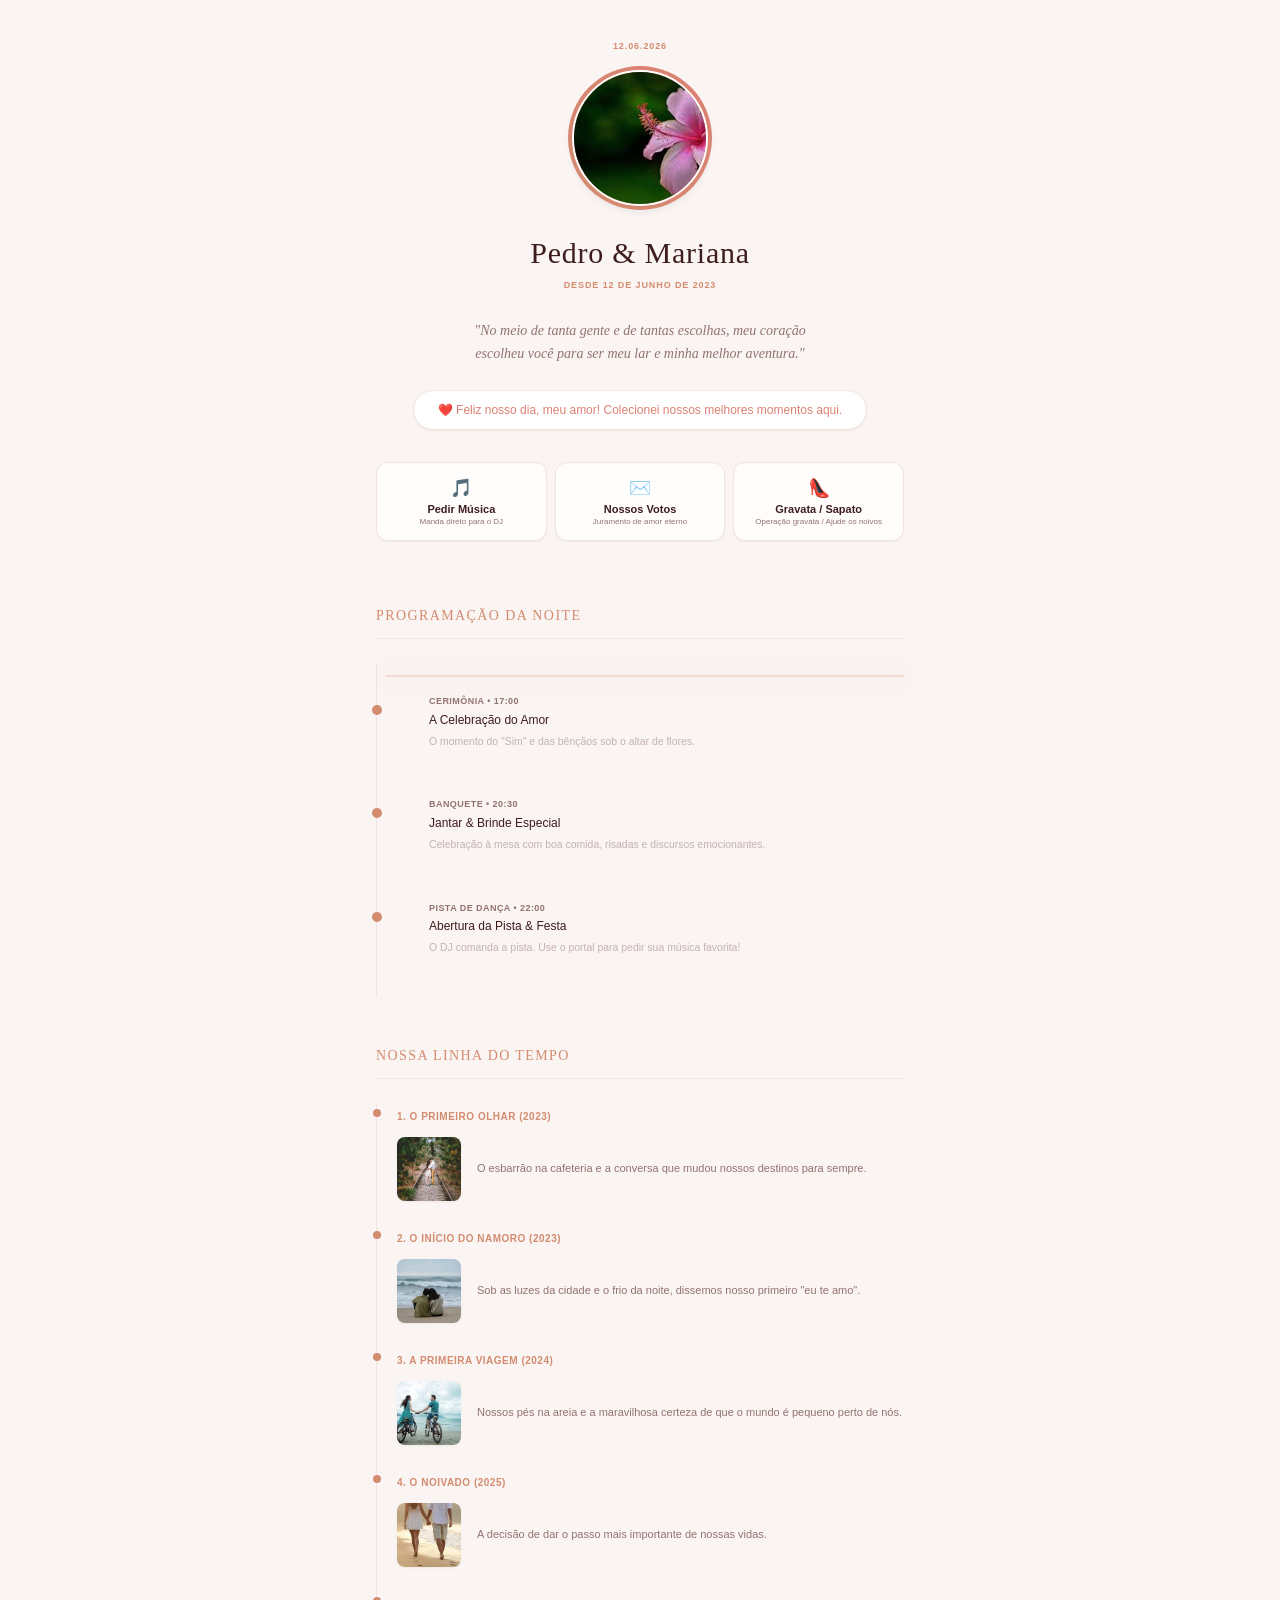
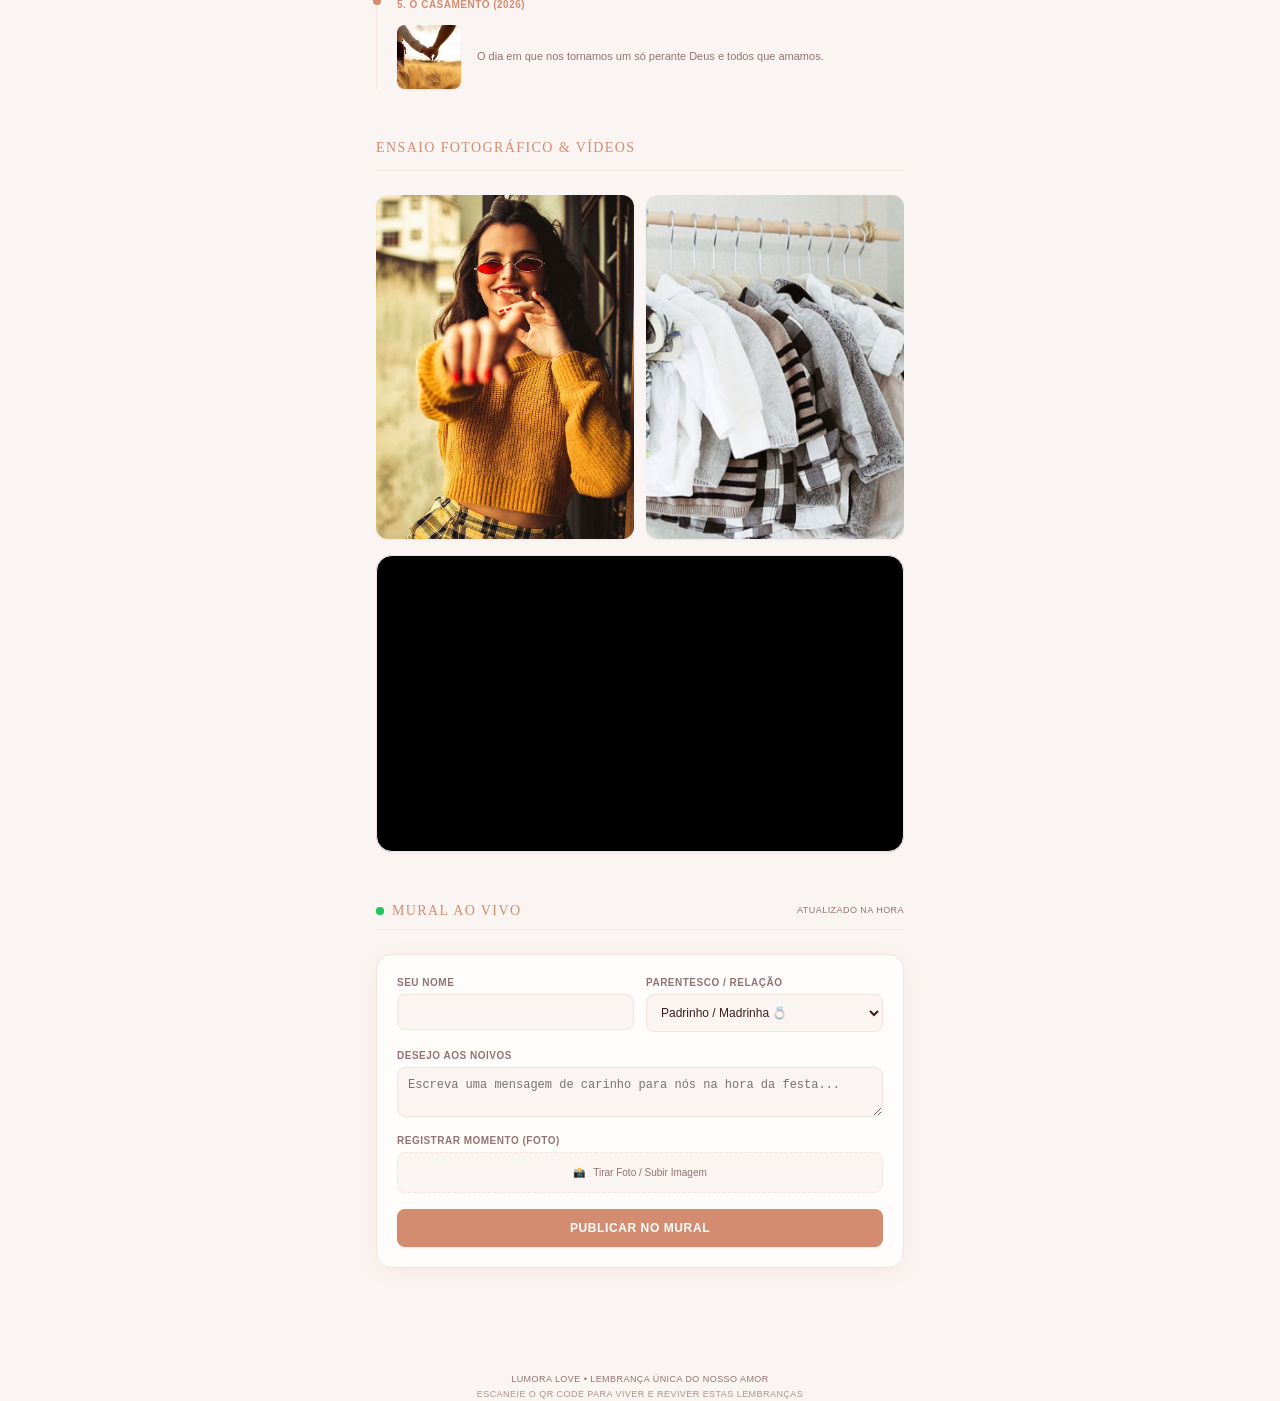
==== commit 9d60c3d2: "Tudo Pronto" ====
--- a/assets/pages/memorial.html
+++ b/assets/pages/memorial.html
@@ -177,10 +177,18 @@
                         </div>
                     </div>
                     <div class="video-gallery-wrapper">
-                        <video id="ensaioVideo" class="gallery-video" controls preload="metadata">
-                            <source src="./../video/Video Project.mp4" type="video/mp4">
-                        </video>
-                    </div>
+                    <iframe
+                        id="ensaioVideo"
+                        class="gallery-video"
+                        width="100%"
+                        height="400"
+                        src="https://www.youtube.com/embed/VJAECSOoXqM?enablejsapi=1"
+                        title="Vídeo de Retrospectiva"
+                        frameborder="0"
+                        allow="accelerometer; autoplay; clipboard-write; encrypted-media; gyroscope; picture-in-picture"
+                        allowfullscreen>
+                    </iframe>
+                </div>
             </section>
 
             <!-- MURAL DE HOMENAGENS AO VIVO (FIREBASE REAL TIME) -->
@@ -235,7 +243,7 @@
                         </div>
 
                         <button type="submit" class="btn-submit uppercase tracking-wide">
-                            Fixar no Mural do Casamento
+                            Publicar No Mural
                         </button>
                     </form>
                 </div>
--- a/assets/css/style.css
+++ b/assets/css/style.css
@@ -66,4 +66,11 @@
     opacity: 0;
     pointer-events: none;
     transition: opacity 0.8s ease-in-out;
+}
+.uppercase {
+    text-transform: uppercase;
+}
+
+.tracking-wide {
+    letter-spacing: 0.05em;
 }
--- a/assets/css/botoes.css
+++ b/assets/css/botoes.css
@@ -76,4 +76,25 @@
     color: var(--color-text-muted);
     margin-top: 0.125rem;
     line-height: 1.2;
+}
+.btn-submit {
+    width: 100%;
+    padding: 0.75rem 0;
+    background-color: var(--color-rose-gold);
+    color: var(--color-white);
+    border: none;
+    border-radius: 0.5rem;
+    font-size: 0.75rem;
+    font-weight: 600;
+    cursor: pointer;
+    box-shadow: 0 1px 2px rgba(0, 0, 0, 0.05);
+    transition: background-color 0.2s ease, transform 0.1s ease;
+}
+
+.btn-submit:hover {
+    background-color: var(--color-text-dark); /* Escurece no hover */
+}
+
+.btn-submit:active {
+    transform: scale(0.98); /* Efeito sutil de clique ao pressionar */
 }
--- a/assets/css/memorial.css
+++ b/assets/css/memorial.css
@@ -80,4 +80,17 @@
     font-weight: 500;
     color: var(--color-blush);
     box-shadow: 0 1px 3px rgba(0, 0, 0, 0.05);
+}
+.memorial-footer {
+    margin-top: 5rem; /* Afasta o rodapé do mural ao vivo */
+    text-align: center;
+    font-size: 0.5625rem;
+    color: var(--color-text-muted);
+    letter-spacing: 0.05em;
+    text-transform: uppercase;
+    line-height: 1.625;
+}
+
+.discreet-text {
+    opacity: 0.75; /* Deixa o texto do QR Code ligeiramente mais suave */
 }
